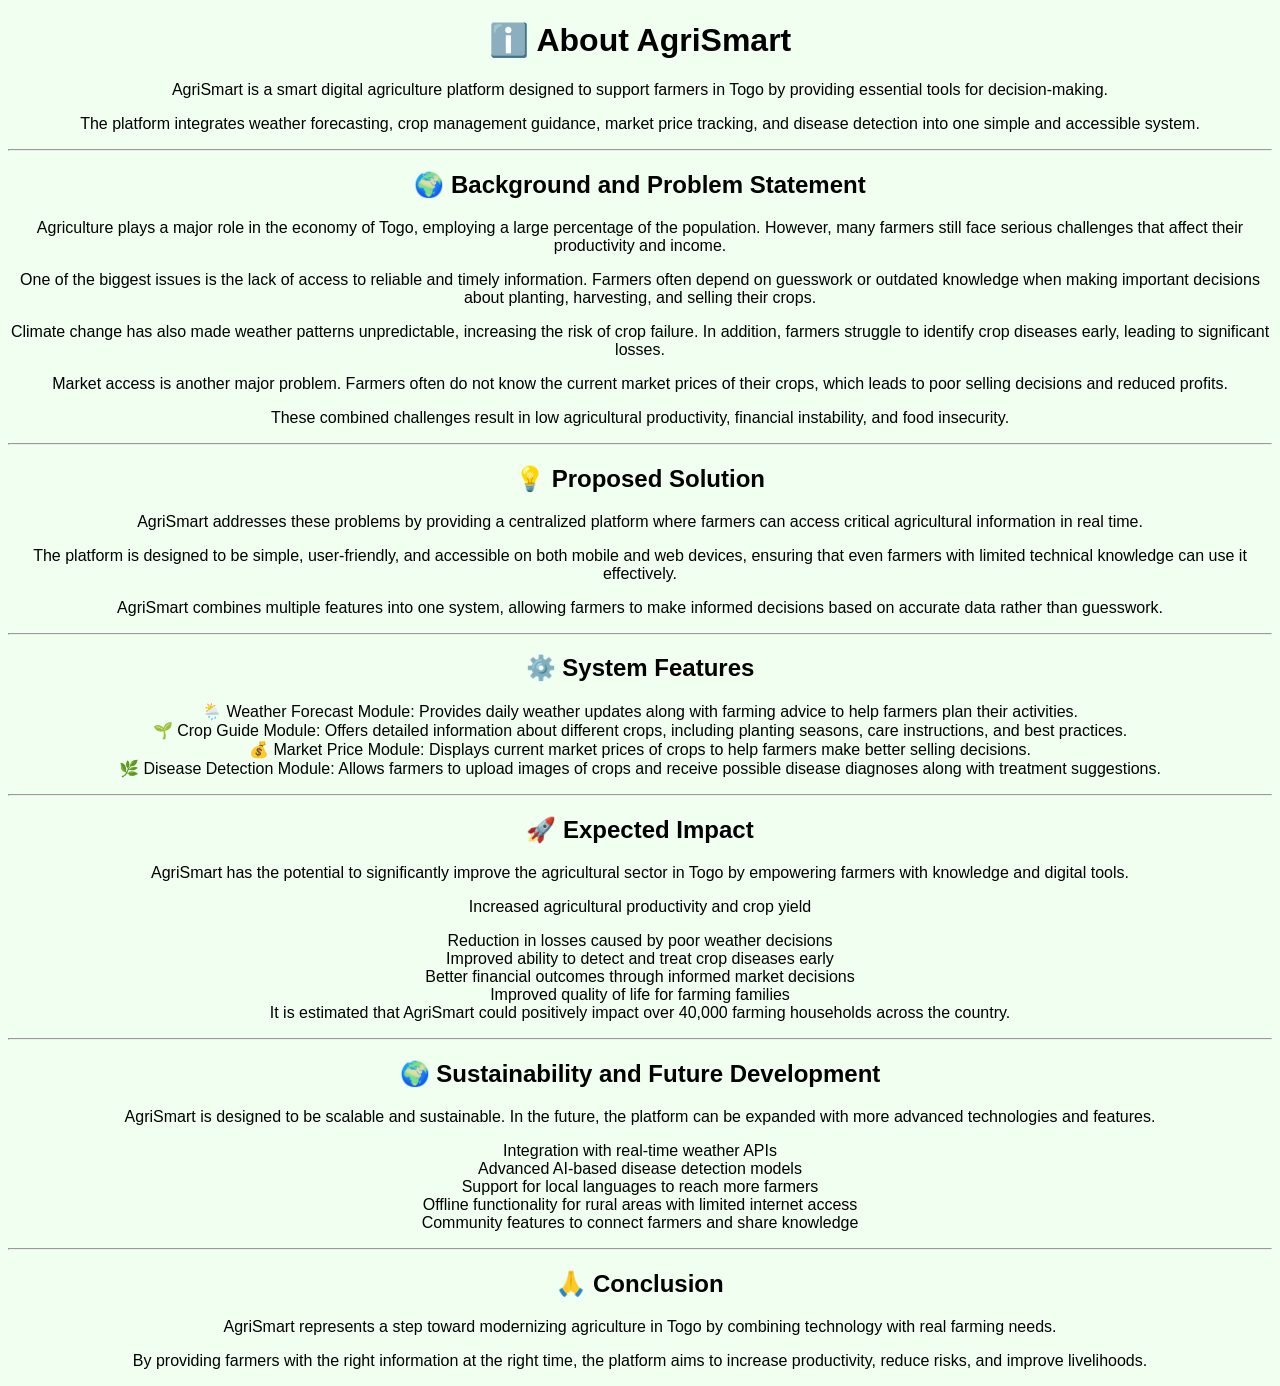
==== TCR/AgricSmart_version_aimé/about.html @ 5edb6abf "Add files via upload" ====
<!DOCTYPE html>
<html lang="en">
<head>
    <meta charset="UTF-8">
    <title>About AgriSmart</title>
    <link rel="stylesheet" href="style.css">
</head>
<body>

<h1 id="aboutTitle">ℹ️About AgriSmart</h1>
<p id="aboutText1">
AgriSmart is a smart digital agriculture platform designed to support farmers in Togo by providing essential tools for decision-making. 
The platform integrates weather forecasting, crop management guidance, market price tracking, and disease detection into one simple and accessible system.
</p>

<p id="aboutText2">
The goal of AgriSmart is to bridge the gap between traditional farming practices and modern technology, helping farmers increase productivity, reduce risks, and improve their overall livelihood.
</p>

<hr>

<h2 id="backgroundTitle">🌍Background and Problem Statement</h2>
<p id="backgroundText1">
Agriculture plays a major role in the economy of Togo, employing a large percentage of the population. 
However, many farmers still face serious challenges that affect their productivity and income.
</p>

<p id="backgroundText2">
One of the biggest issues is the lack of access to reliable and timely information. Farmers often depend on guesswork or outdated knowledge when making important decisions about planting, harvesting, and selling their crops.
</p>

<p id="backgroundText3">
Climate change has also made weather patterns unpredictable, increasing the risk of crop failure. 
In addition, farmers struggle to identify crop diseases early, leading to significant losses.
</p>

<p id="backgroundText4">
Market access is another major problem. Farmers often do not know the current market prices of their crops, which leads to poor selling decisions and reduced profits.
</p>

<p id="backgroundText5">
These combined challenges result in low agricultural productivity, financial instability, and food insecurity.
</p>

<hr>

<h2 id="solutionTitle">💡Proposed Solution</h2>

<p id="solutionText1">
AgriSmart addresses these problems by providing a centralized platform where farmers can access critical agricultural information in real time.
</p>

<p id="solutionText2">
The platform is designed to be simple, user-friendly, and accessible on both mobile and web devices, ensuring that even farmers with limited technical knowledge can use it effectively.
</p>

<p id="solutionText3">
AgriSmart combines multiple features into one system, allowing farmers to make informed decisions based on accurate data rather than guesswork.
</p>

<hr>

<h2 id="featuresTitle">⚙️ System Features</h2>

<ul>
    <li id="feature1"><b>🌦️ Weather Forecast Module:</b> Provides daily weather updates along with farming advice to help farmers plan their activities.</li>

    <li id="feature2"><b>🌱 Crop Guide Module:</b> Offers detailed information about different crops, including planting seasons, care instructions, and best practices.</li>

    <li id="feature3"><b>💰 Market Price Module:</b> Displays current market prices of crops to help farmers make better selling decisions.</li>

    <li id="feature4"><b>🌿 Disease Detection Module:</b> Allows farmers to upload images of crops and receive possible disease diagnoses along with treatment suggestions.</li>
</ul>
<hr>

<h2 id="impactTitle">🚀Expected Impact</h2>

<p id="impactText1">
AgriSmart has the potential to significantly improve the agricultural sector in Togo by empowering farmers with knowledge and digital tools.
</p>

<p id="impactText2">
The expected benefits include:
</p>

<ul>
<li id="impactText3">Increased agricultural productivity and crop yield</li>
<li id="impactText4">Reduction in losses caused by poor weather decisions</li>
<li id="impactText5">Improved ability to detect and treat crop diseases early</li>
<li id="impactText6">Better financial outcomes through informed market decisions</li>
<li id="impactText7">Improved quality of life for farming families</li>
</ul>

<hr>

<h2 id="sustainabilityTitle">🌍 Sustainability and Future Development</h2>

<p id="sustainabilityText1">
AgriSmart is designed to be scalable and sustainable. In the future, the platform can be expanded with more advanced technologies and features.
</p>

<ul>
<li id="sustainabilityText2">Integration with real-time weather APIs</li>
<li id="sustainabilityText3">Advanced AI-based disease detection models</li>
<li id="sustainabilityText4">Support for local languages to reach more farmers</li>
<li id="sustainabilityText5">Offline functionality for rural areas with limited internet access</li>
<li id="sustainabilityText6">Community features to connect farmers and share knowledge</li>
</ul>

<hr>

<h2 id="conclusionTitle">🙏 Conclusion</h2>

<p id="conclusionText1">
AgriSmart represents a step toward modernizing agriculture in Togo by combining technology with real farming needs. 
By providing farmers with the right information at the right time, the platform aims to increase productivity, reduce risks, and improve livelihoods.
</p>

<p id="conclusionText2">
This project demonstrates how simple technological solutions can create meaningful impact in developing communities.
</p>
<script src="script.js"></script>

</body>
</html>
---- TCR/AgricSmart_version_aimé/style.css ----
body {
    font-family: Arial;
    text-align: center;
    background: #f0fff0;
}

.top-bar {
    text-align: right;
    padding: 10px;
}

button {
    margin: 5px;
    padding: 8px;
}

.menu a {
    display: block;
    margin: 15px;
    padding: 15px;
    background: green;
    color: white;
    text-decoration: none;
    border-radius: 10px;
    width: 200px;
    margin-left: auto;
    margin-right: auto;
}

.card {
    display: block;
    margin: 15px auto;
    padding: 20px;
    background: linear-gradient(135deg, #2ecc71, #27ae60);
    color: white;
    text-decoration: none;
    border-radius: 15px;
    width: 250px;
    font-size: 18px;
    font-weight: bold;
    transition: 0.3s;
}

.card:hover {
    transform: scale(1.05);
}

.weather-box, .advice-box {
    background: white;
    margin: 20px auto;
    padding: 20px;
    width: 300px;
    border-radius: 10px;
    box-shadow: 0px 0px 10px #ccc;
}

ul {
    list-style: none;
    padding: 0;
}

.crop-card {
    background: white;
    margin: 15px auto;
    padding: 15px;
    width: 300px;
    border-radius: 10px;
    box-shadow: 0px 0px 10px #ccc;
}

.price-card {
    background: white;
    margin: 15px auto;
    padding: 15px;
    width: 300px;
    border-radius: 10px;
    box-shadow: 0px 0px 10px #ccc;
}

#preview {
    margin-top: 10px;
    border-radius: 10px;
}

#result {
    margin-top: 20px;
    padding: 15px;
    background: #f9fff9;
    border-left: 5px solid green;
    border-radius: 10px;
}

/* SLIDER */

.slider{
    width:90%;
    max-width:1000px;
    height:400px;
    margin:30px auto;
    overflow:hidden;
    border-radius:20px;
    box-shadow:0 10px 25px rgba(0,0,0,0.2);
}

.slides{
    display:flex;
    width:600%;
    height:100%;
    animation:slide 24s infinite;
}

.slides img{
    width:16.6667%;
    height:100%;
    object-fit:cover;
}

@keyframes slide{

    0%,12%{
        transform:translateX(0%);
    }

    16%,28%{
        transform:translateX(-16.6667%);
    }

    32%,44%{
        transform:translateX(-33.3334%);
    }

    48%,60%{
        transform:translateX(-50%);
    }

    64%,76%{
        transform:translateX(-66.6667%);
    }

    80%,92%{
        transform:translateX(-83.3334%);
    }

    100%{
        transform:translateX(0%);
    }
}


.language-switcher{
    width:max-content;
    margin:20px auto;
    background:white;
    padding:6px;
    border-radius:50px;
    box-shadow:0 5px 20px rgba(0,0,0,0.12);
}

.lang-btn{
    border:none;
    background:transparent;
    padding:12px 25px;
    border-radius:40px;
    cursor:pointer;
    font-weight:600;
    transition:0.3s;
}

.lang-btn.active{
    background:linear-gradient(135deg,#2e7d32,#4caf50);
    color:white;
}
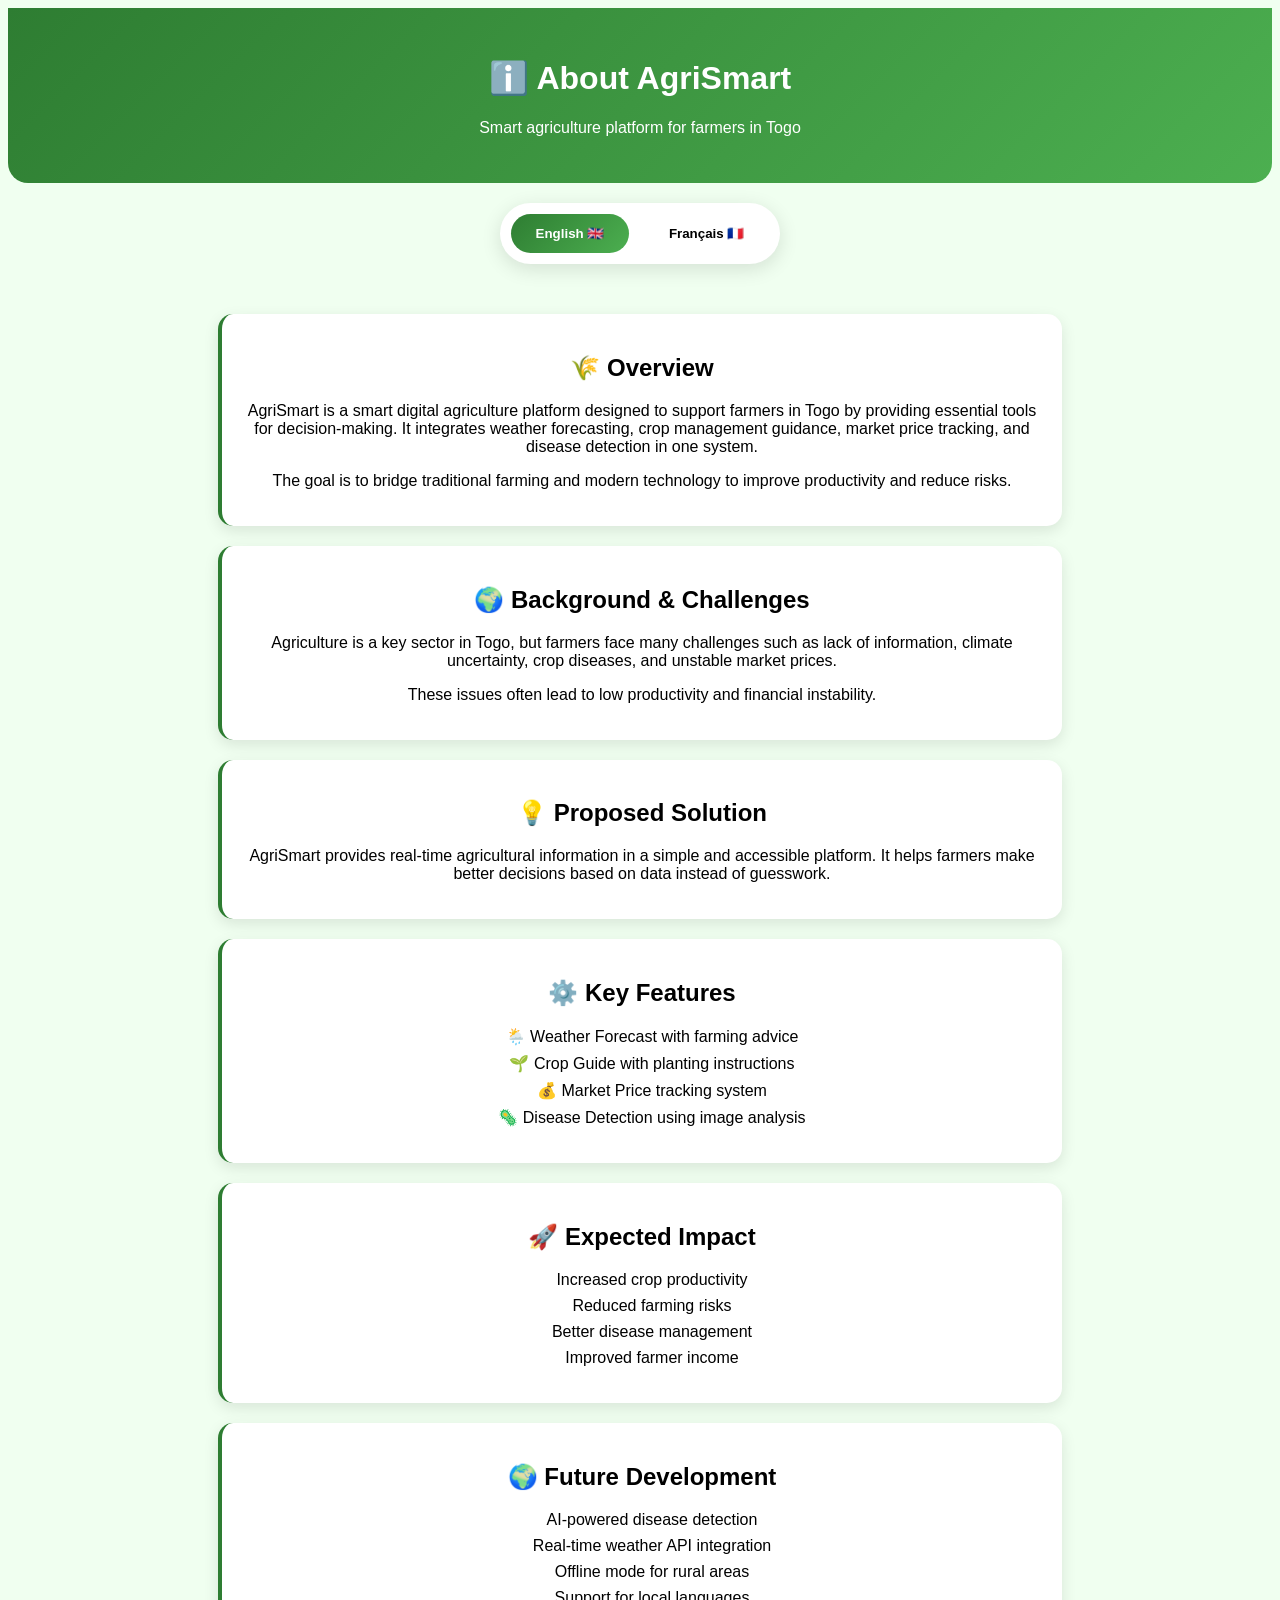
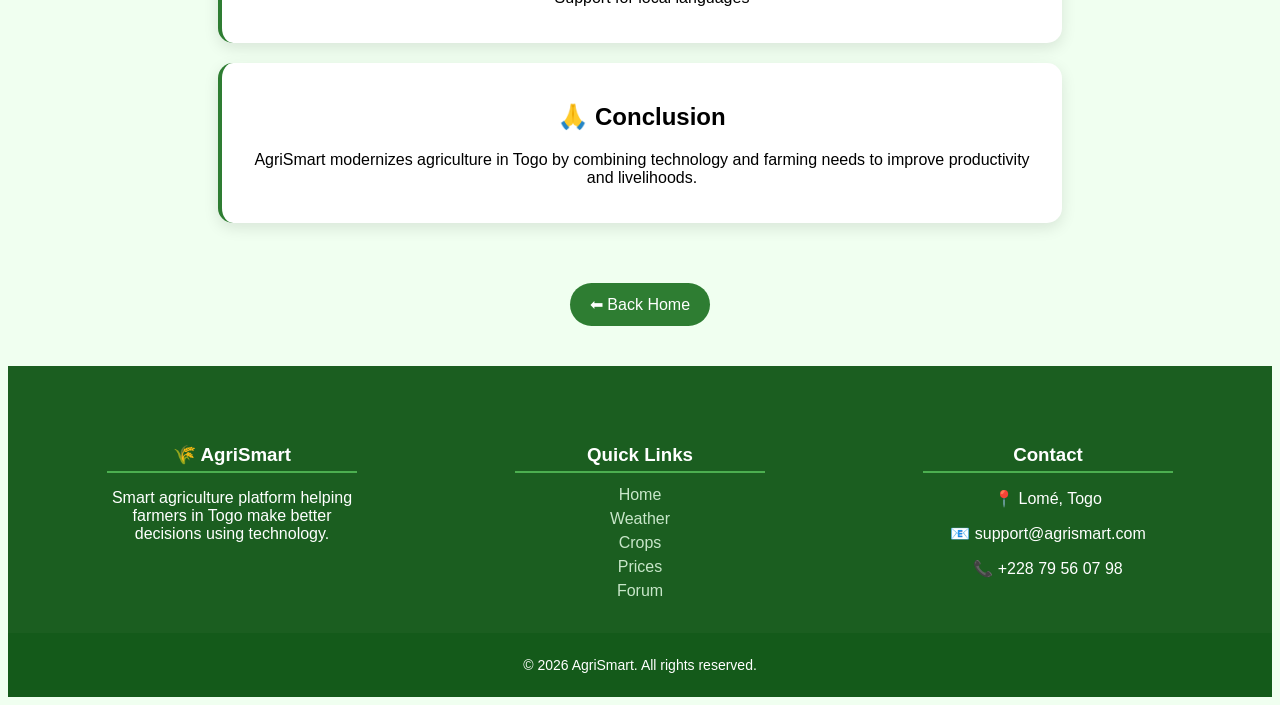
==== commit 7a71b4fb: "Add files via upload" ====
--- a/TCR/AgricSmart_version_aimé/about.html
+++ b/TCR/AgricSmart_version_aimé/about.html
@@ -2,124 +2,135 @@
 <html lang="en">
 <head>
     <meta charset="UTF-8">
+    <meta name="viewport" content="width=device-width, initial-scale=1.0">
     <title>About AgriSmart</title>
-    <link rel="stylesheet" href="style.css">
+  <link rel="stylesheet" href="assets/css/style.css">
+
 </head>
 <body>
 
-<h1 id="aboutTitle">ℹ️About AgriSmart</h1>
-<p id="aboutText1">
-AgriSmart is a smart digital agriculture platform designed to support farmers in Togo by providing essential tools for decision-making. 
-The platform integrates weather forecasting, crop management guidance, market price tracking, and disease detection into one simple and accessible system.
-</p>
+<!-- HEADER AGRISMART -->
+<header class="page-header">
+    <h1 id="aboutTitle">ℹ️ About AgriSmart</h1>
+    <p>Smart agriculture platform for farmers in Togo</p>
+</header>
 
-<p id="aboutText2">
-The goal of AgriSmart is to bridge the gap between traditional farming practices and modern technology, helping farmers increase productivity, reduce risks, and improve their overall livelihood.
-</p>
+<!-- LANGUAGE SWITCH -->
+<div class="language-switcher">
+    <button class="lang-btn active" data-lang="en" onclick="setLanguage('en')">English 🇬🇧</button>
+    <button class="lang-btn" data-lang="fr" onclick="setLanguage('fr')">Français 🇫🇷</button>
+</div>
 
-<hr>
+<!-- CONTENT CONTAINER -->
+<div class="about-container">
 
-<h2 id="backgroundTitle">🌍Background and Problem Statement</h2>
-<p id="backgroundText1">
-Agriculture plays a major role in the economy of Togo, employing a large percentage of the population. 
-However, many farmers still face serious challenges that affect their productivity and income.
-</p>
+    <div class="about-card">
+        <h2>🌾 Overview</h2>
+        <p>
+            AgriSmart is a smart digital agriculture platform designed to support farmers in Togo by providing essential tools for decision-making. 
+            It integrates weather forecasting, crop management guidance, market price tracking, and disease detection in one system.
+        </p>
+        <p>
+            The goal is to bridge traditional farming and modern technology to improve productivity and reduce risks.
+        </p>
+    </div>
 
-<p id="backgroundText2">
-One of the biggest issues is the lack of access to reliable and timely information. Farmers often depend on guesswork or outdated knowledge when making important decisions about planting, harvesting, and selling their crops.
-</p>
+    <div class="about-card">
+        <h2>🌍 Background & Challenges</h2>
+        <p>
+            Agriculture is a key sector in Togo, but farmers face many challenges such as lack of information, climate uncertainty, crop diseases, and unstable market prices.
+        </p>
+        <p>
+            These issues often lead to low productivity and financial instability.
+        </p>
+    </div>
 
-<p id="backgroundText3">
-Climate change has also made weather patterns unpredictable, increasing the risk of crop failure. 
-In addition, farmers struggle to identify crop diseases early, leading to significant losses.
-</p>
+    <div class="about-card">
+        <h2>💡 Proposed Solution</h2>
+        <p>
+            AgriSmart provides real-time agricultural information in a simple and accessible platform.
+            It helps farmers make better decisions based on data instead of guesswork.
+        </p>
+    </div>
 
-<p id="backgroundText4">
-Market access is another major problem. Farmers often do not know the current market prices of their crops, which leads to poor selling decisions and reduced profits.
-</p>
+    <div class="about-card">
+        <h2>⚙️ Key Features</h2>
+        <ul>
+            <li>🌦️ Weather Forecast with farming advice</li>
+            <li>🌱 Crop Guide with planting instructions</li>
+            <li>💰 Market Price tracking system</li>
+            <li>🦠 Disease Detection using image analysis</li>
+        </ul>
+    </div>
 
-<p id="backgroundText5">
-These combined challenges result in low agricultural productivity, financial instability, and food insecurity.
-</p>
+    <div class="about-card">
+        <h2>🚀 Expected Impact</h2>
+        <ul>
+            <li>Increased crop productivity</li>
+            <li>Reduced farming risks</li>
+            <li>Better disease management</li>
+            <li>Improved farmer income</li>
+        </ul>
+    </div>
 
-<hr>
+    <div class="about-card">
+        <h2>🌍 Future Development</h2>
+        <ul>
+            <li>AI-powered disease detection</li>
+            <li>Real-time weather API integration</li>
+            <li>Offline mode for rural areas</li>
+            <li>Support for local languages</li>
+        </ul>
+    </div>
 
-<h2 id="solutionTitle">💡Proposed Solution</h2>
+    <div class="about-card">
+        <h2>🙏 Conclusion</h2>
+        <p>
+            AgriSmart modernizes agriculture in Togo by combining technology and farming needs to improve productivity and livelihoods.
+        </p>
+    </div>
 
-<p id="solutionText1">
-AgriSmart addresses these problems by providing a centralized platform where farmers can access critical agricultural information in real time.
-</p>
+</div>
 
-<p id="solutionText2">
-The platform is designed to be simple, user-friendly, and accessible on both mobile and web devices, ensuring that even farmers with limited technical knowledge can use it effectively.
-</p>
 
-<p id="solutionText3">
-AgriSmart combines multiple features into one system, allowing farmers to make informed decisions based on accurate data rather than guesswork.
-</p>
 
-<hr>
+<script src="/assetsscript.js"></script>
 
-<h2 id="featuresTitle">⚙️ System Features</h2>
+<!-- BACK HOME -->
+<div class="back-container">
+    <a href="index.html" class="back-btn">⬅ Back Home</a>
+</div>
 
-<ul>
-    <li id="feature1"><b>🌦️ Weather Forecast Module:</b> Provides daily weather updates along with farming advice to help farmers plan their activities.</li>
+<footer class="footer">
+    <div class="footer-container">
 
-    <li id="feature2"><b>🌱 Crop Guide Module:</b> Offers detailed information about different crops, including planting seasons, care instructions, and best practices.</li>
+        <div class="footer-box">
+            <h3>🌾 AgriSmart</h3>
+            <p>Smart agriculture platform helping farmers in Togo make better decisions using technology.</p>
+        </div>
 
-    <li id="feature3"><b>💰 Market Price Module:</b> Displays current market prices of crops to help farmers make better selling decisions.</li>
+        <div class="footer-box">
+            <h3>Quick Links</h3>
+            <a href="index.html">Home</a><br>
+            <a href="weather.html">Weather</a><br>
+            <a href="crop.html">Crops</a><br>
+            <a href="prices.html">Prices</a><br>
+            <a href="forum.html">Forum</a>
+        </div>
 
-    <li id="feature4"><b>🌿 Disease Detection Module:</b> Allows farmers to upload images of crops and receive possible disease diagnoses along with treatment suggestions.</li>
-</ul>
-<hr>
+        <div class="footer-box">
+            <h3>Contact</h3>
+            <p>📍 Lomé, Togo</p>
+            <p>📧 support@agrismart.com</p>
+            <p>📞 +228 79 56 07 98</p>
+        </div>
 
-<h2 id="impactTitle">🚀Expected Impact</h2>
+    </div>
 
-<p id="impactText1">
-AgriSmart has the potential to significantly improve the agricultural sector in Togo by empowering farmers with knowledge and digital tools.
-</p>
-
-<p id="impactText2">
-The expected benefits include:
-</p>
-
-<ul>
-<li id="impactText3">Increased agricultural productivity and crop yield</li>
-<li id="impactText4">Reduction in losses caused by poor weather decisions</li>
-<li id="impactText5">Improved ability to detect and treat crop diseases early</li>
-<li id="impactText6">Better financial outcomes through informed market decisions</li>
-<li id="impactText7">Improved quality of life for farming families</li>
-</ul>
-
-<hr>
-
-<h2 id="sustainabilityTitle">🌍 Sustainability and Future Development</h2>
-
-<p id="sustainabilityText1">
-AgriSmart is designed to be scalable and sustainable. In the future, the platform can be expanded with more advanced technologies and features.
-</p>
-
-<ul>
-<li id="sustainabilityText2">Integration with real-time weather APIs</li>
-<li id="sustainabilityText3">Advanced AI-based disease detection models</li>
-<li id="sustainabilityText4">Support for local languages to reach more farmers</li>
-<li id="sustainabilityText5">Offline functionality for rural areas with limited internet access</li>
-<li id="sustainabilityText6">Community features to connect farmers and share knowledge</li>
-</ul>
-
-<hr>
-
-<h2 id="conclusionTitle">🙏 Conclusion</h2>
-
-<p id="conclusionText1">
-AgriSmart represents a step toward modernizing agriculture in Togo by combining technology with real farming needs. 
-By providing farmers with the right information at the right time, the platform aims to increase productivity, reduce risks, and improve livelihoods.
-</p>
-
-<p id="conclusionText2">
-This project demonstrates how simple technological solutions can create meaningful impact in developing communities.
-</p>
-<script src="script.js"></script>
+    <div class="footer-bottom">
+        <p>© 2026 AgriSmart. All rights reserved.</p>
+    </div>
+</footer>
 
 </body>
 </html>
--- a/TCR/AgricSmart_version_aimé/assets/css/style.css
+++ b/TCR/AgricSmart_version_aimé/assets/css/style.css
@@ -0,0 +1,735 @@
+body {
+    font-family: Arial;
+    text-align: center;
+    background: #f0fff0;
+}
+
+.top-bar {
+    text-align: right;
+    padding: 10px;
+}
+
+button {
+    margin: 5px;
+    padding: 8px;
+}
+
+.menu a {
+    display: block;
+    margin: 15px;
+    padding: 15px;
+    background: green;
+    color: white;
+    text-decoration: none;
+    border-radius: 10px;
+    width: 200px;
+    margin-left: auto;
+    margin-right: auto;
+}
+
+.card {
+    display: block;
+    margin: 15px auto;
+    padding: 20px;
+    background: linear-gradient(135deg, #2ecc71, #27ae60);
+    color: white;
+    text-decoration: none;
+    border-radius: 15px;
+    width: 250px;
+    font-size: 18px;
+    font-weight: bold;
+    transition: 0.3s;
+}
+
+.card:hover {
+    transform: scale(1.05);
+}
+
+.weather-box, .advice-box {
+    background: white;
+    margin: 20px auto;
+    padding: 20px;
+    width: 300px;
+    border-radius: 10px;
+    box-shadow: 0px 0px 10px #ccc;
+}
+
+ul {
+    list-style: none;
+    padding: 0;
+}
+
+.card-box {
+    background: white;
+    margin: 15px auto;
+    padding: 15px;
+    width: 300px;
+    border-radius: 10px;
+    box-shadow: 0px 0px 10px #ccc;
+}
+
+
+#preview {
+    margin-top: 10px;
+    border-radius: 10px;
+}
+
+#result {
+    margin-top: 20px;
+    padding: 15px;
+    background: #f9fff9;
+    border-left: 5px solid green;
+    border-radius: 10px;
+}
+
+/* SLIDER */
+
+.slider{
+    width:90%;
+    max-width:1000px;
+    height:400px;
+    margin:30px auto;
+    overflow:hidden;
+    border-radius:20px;
+    box-shadow:0 10px 25px rgba(0,0,0,0.2);
+}
+
+.slides{
+    display:flex;
+    width:600%;
+    height:100%;
+    animation:slide 24s infinite;
+}
+
+.slides img{
+    width:16.6667%;
+    height:100%;
+    object-fit:cover;
+}
+
+@keyframes slide{
+
+    0%,12%{
+        transform:translateX(0%);
+    }
+
+    16%,28%{
+        transform:translateX(-16.6667%);
+    }
+
+    32%,44%{
+        transform:translateX(-33.3334%);
+    }
+
+    48%,60%{
+        transform:translateX(-50%);
+    }
+
+    64%,76%{
+        transform:translateX(-66.6667%);
+    }
+
+    80%,92%{
+        transform:translateX(-83.3334%);
+    }
+
+    100%{
+        transform:translateX(0%);
+    }
+}
+
+
+.language-switcher{
+    width:max-content;
+    margin:20px auto;
+    background:white;
+    padding:6px;
+    border-radius:50px;
+    box-shadow:0 5px 20px rgba(0,0,0,0.12);
+}
+
+.lang-btn{
+    border:none;
+    background:transparent;
+    padding:12px 25px;
+    border-radius:40px;
+    cursor:pointer;
+    font-weight:600;
+    transition:0.3s;
+}
+
+.lang-btn.active{
+    background:linear-gradient(135deg,#2e7d32,#4caf50);
+    color:white;
+}
+
+
+.contact-header {
+    text-align: center;
+    padding: 30px;
+    background: #2e7d32;
+    color: white;
+}
+
+.contact-container {
+    display: flex;
+    flex-wrap: wrap;
+    justify-content: center;
+    gap: 30px;
+    padding: 40px;
+}
+
+.contact-form {
+    width: 350px;
+    display: flex;
+    flex-direction: column;
+    gap: 10px;
+    background: #f5f5f5;
+    padding: 20px;
+    border-radius: 10px;
+}
+
+.contact-form input,
+.contact-form textarea {
+    padding: 10px;
+    border: 1px solid #ccc;
+    border-radius: 5px;
+}
+
+.contact-form button {
+    background: #2e7d32;
+    color: white;
+    padding: 10px;
+    border: none;
+    cursor: pointer;
+    margin-top: 10px;
+    border-radius: 5px;
+}
+
+.contact-form button:hover {
+    background: #1b5e20;
+}
+
+.contact-info {
+    width: 300px;
+    padding: 20px;
+    background: white;
+    border-left: 4px solid #2e7d32;
+}
+
+.calc-header {
+    text-align: center;
+    background: #2e7d32;
+    color: white;
+    padding: 25px;
+}
+
+.calc-container {
+    width: 320px;
+    margin: 40px auto;
+    padding: 20px;
+    background: #f5f5f5;
+    border-radius: 10px;
+    display: flex;
+    flex-direction: column;
+    gap: 10px;
+}
+
+.calc-container input {
+    padding: 10px;
+    border: 1px solid #ccc;
+    border-radius: 5px;
+}
+
+.calc-container button {
+    background: #2e7d32;
+    color: white;
+    padding: 10px;
+    border: none;
+    cursor: pointer;
+    border-radius: 5px;
+}
+
+.calc-container button:hover {
+    background: #1b5e20;
+}
+
+.result {
+    margin-top: 15px;
+    padding: 10px;
+    background: white;
+    border-left: 4px solid #2e7d32;
+}
+
+
+.forum-header {
+    text-align: center;
+    background: #2e7d32;
+    color: white;
+    padding: 25px;
+}
+
+.forum-container {
+    display: flex;
+    flex-direction: column;
+    align-items: center;
+    padding: 20px;
+    gap: 20px;
+}
+
+.post-box {
+    width: 350px;
+    background: #f5f5f5;
+    padding: 15px;
+    border-radius: 10px;
+    display: flex;
+    flex-direction: column;
+    gap: 10px;
+}
+
+.post-box input,
+.post-box textarea {
+    padding: 10px;
+    border-radius: 5px;
+    border: 1px solid #ccc;
+}
+
+.post-box textarea {
+    height: 100px;
+    resize: none;
+}
+
+.post-box button {
+    background: #2e7d32;
+    color: white;
+    padding: 10px;
+    border: none;
+    cursor: pointer;
+    border-radius: 5px;
+}
+
+.posts {
+    width: 350px;
+    display: flex;
+    flex-direction: column;
+    gap: 10px;
+}
+
+.post {
+    background: white;
+    padding: 10px;
+    border-left: 4px solid #2e7d32;
+    border-radius: 5px;
+}
+
+
+/* PAGE HEADER STYLE GLOBAL AGRISMART */
+.page-header {
+    text-align: center;
+    background: linear-gradient(135deg, #2e7d32, #4caf50);
+    color: white;
+    padding: 30px 15px;
+    border-radius: 0 0 20px 20px;
+}
+
+/* SEARCH BOX STYLE */
+.search-box {
+    text-align: center;
+    margin: 20px;
+}
+
+.search-box input {
+    width: 320px;
+    max-width: 90%;
+    padding: 12px;
+    border-radius: 25px;
+    border: 1px solid #ccc;
+    outline: none;
+    text-align: center;
+    font-size: 16px;
+    box-shadow: 0 3px 10px rgba(0,0,0,0.1);
+}
+
+/* CARDS LAYOUT */
+.card-container {
+    display: flex;
+    flex-wrap: wrap;
+    justify-content: center;
+    gap: 20px;
+    padding: 20px;
+}
+
+/* CROPS CARD (MODERN AGRISMART STYLE) */
+.crop-card {
+    background: white;
+    width: 260px;
+    padding: 18px;
+    border-radius: 15px;
+    box-shadow: 0 5px 15px rgba(0,0,0,0.1);
+    transition: 0.3s;
+    border-top: 4px solid #2e7d32;
+}
+
+.crop-card:hover {
+    transform: translateY(-5px);
+}
+
+/* BACK BUTTON */
+.back-container {
+    text-align: center;
+    margin: 30px;
+}
+
+.back-btn {
+    display: inline-block;
+    padding: 12px 20px;
+    background: #2e7d32;
+    color: white;
+    text-decoration: none;
+    border-radius: 25px;
+    transition: 0.3s;
+}
+
+.back-btn:hover {
+    background: #1b5e20;
+}
+
+
+/* HEADER GLOBAL AGRISMART */
+.page-header {
+    text-align: center;
+    background: linear-gradient(135deg, #2e7d32, #4caf50);
+    color: white;
+    padding: 30px 15px;
+    border-radius: 0 0 20px 20px;
+}
+
+/* UPLOAD CONTAINER */
+.upload-container {
+    text-align: center;
+    margin: 30px auto;
+    max-width: 400px;
+    padding: 20px;
+    background: #f9fff9;
+    border-radius: 15px;
+    box-shadow: 0 5px 15px rgba(0,0,0,0.1);
+}
+
+/* UPLOAD BUTTON */
+.upload-btn {
+    display: inline-block;
+    background: #2e7d32;
+    color: white;
+    padding: 12px 20px;
+    border-radius: 25px;
+    cursor: pointer;
+    transition: 0.3s;
+}
+
+.upload-btn:hover {
+    background: #1b5e20;
+}
+
+/* FILE TEXT */
+#fileText {
+    margin-top: 10px;
+    font-size: 14px;
+    color: #555;
+}
+
+/* IMAGE PREVIEW */
+.preview-box {
+    margin: 20px auto;
+}
+
+#preview {
+    border-radius: 10px;
+    box-shadow: 0 4px 10px rgba(0,0,0,0.2);
+}
+
+/* ANALYZE BUTTON */
+#analyzeBtn {
+    background: linear-gradient(135deg, #2e7d32, #4caf50);
+    color: white;
+    padding: 12px 20px;
+    border: none;
+    border-radius: 25px;
+    cursor: pointer;
+    margin-top: 15px;
+    transition: 0.3s;
+}
+
+#analyzeBtn:hover {
+    transform: scale(1.05);
+}
+
+/* RESULT BOX */
+#result {
+    margin-top: 20px;
+    padding: 15px;
+    background: white;
+    border-left: 4px solid #2e7d32;
+    border-radius: 10px;
+}
+
+/* BACK BUTTON */
+.back-container {
+    text-align: center;
+    margin: 30px;
+}
+
+.back-btn {
+    display: inline-block;
+    padding: 12px 20px;
+    background: #2e7d32;
+    color: white;
+    text-decoration: none;
+    border-radius: 25px;
+    transition: 0.3s;
+}
+
+.back-btn:hover {
+    background: #1b5e20;
+}
+
+
+/* HEADER GLOBAL AGRISMART */
+.page-header {
+    text-align: center;
+    background: linear-gradient(135deg, #2e7d32, #4caf50);
+    color: white;
+    padding: 30px 15px;
+    border-radius: 0 0 20px 20px;
+}
+
+/* WEATHER LAYOUT */
+.weather-container {
+    display: flex;
+    flex-wrap: wrap;
+    justify-content: center;
+    gap: 20px;
+    padding: 20px;
+}
+
+/* BOXES */
+.weather-box,
+.advice-box {
+    background: white;
+    width: 280px;
+    padding: 20px;
+    border-radius: 15px;
+    box-shadow: 0 5px 15px rgba(0,0,0,0.1);
+    border-left: 4px solid #2e7d32;
+    text-align: center;
+}
+
+/* FORECAST SECTION */
+.section-title {
+    text-align: center;
+    margin-top: 20px;
+    color: #2e7d32;
+}
+
+/* FORECAST CARDS */
+.forecast-container {
+    display: flex;
+    justify-content: center;
+    flex-wrap: wrap;
+    gap: 15px;
+    padding: 20px;
+}
+
+.forecast-card {
+    background: white;
+    width: 150px;
+    padding: 15px;
+    border-radius: 15px;
+    text-align: center;
+    cursor: pointer;
+    box-shadow: 0 5px 10px rgba(0,0,0,0.1);
+    transition: 0.3s;
+    border-top: 4px solid #2e7d32;
+}
+
+.forecast-card:hover {
+    transform: translateY(-5px);
+}
+
+/* BACK BUTTON */
+.back-container {
+    text-align: center;
+    margin: 30px;
+}
+
+.back-btn {
+    display: inline-block;
+    padding: 12px 20px;
+    background: #2e7d32;
+    color: white;
+    text-decoration: none;
+    border-radius: 25px;
+    transition: 0.3s;
+}
+
+.back-btn:hover {
+    background: #1b5e20;
+}
+
+
+/* HEADER GLOBAL */
+.page-header {
+    text-align: center;
+    background: linear-gradient(135deg, #2e7d32, #4caf50);
+    color: white;
+    padding: 30px 15px;
+    border-radius: 0 0 20px 20px;
+}
+
+/* ACTION BAR */
+.action-bar {
+    text-align: center;
+    margin: 20px;
+}
+
+.action-bar button {
+    background: #2e7d32;
+    color: white;
+    border: none;
+    padding: 12px 18px;
+    border-radius: 25px;
+    cursor: pointer;
+    transition: 0.3s;
+}
+
+.action-bar button:hover {
+    transform: scale(1.05);
+}
+
+/* GRID */
+.card-container {
+    display: flex;
+    flex-wrap: wrap;
+    justify-content: center;
+    gap: 20px;
+    padding: 20px;
+}
+
+/* PRICE CARD */
+.price-card {
+    background: white;
+    width: 260px;
+    padding: 18px;
+    border-radius: 15px;
+    box-shadow: 0 5px 15px rgba(0,0,0,0.1);
+    text-align: center;
+    border-top: 4px solid #2e7d32;
+    transition: 0.3s;
+}
+
+.price-card:hover {
+    transform: translateY(-5px);
+}
+
+/* HIGHLIGHT CLASS (JS USE) */
+.price-card.low-price {
+    background: #e8f5e9;
+    border-top: 4px solid #1b5e20;
+}
+
+/* BACK BUTTON */
+.back-container {
+    text-align: center;
+    margin: 30px;
+}
+
+.back-btn {
+    display: inline-block;
+    padding: 12px 20px;
+    background: #2e7d32;
+    color: white;
+    text-decoration: none;
+    border-radius: 25px;
+    transition: 0.3s;
+}
+
+.back-btn:hover {
+    background: #1b5e20;
+}
+
+
+/* ABOUT PAGE CONTAINER */
+.about-container {
+    display: flex;
+    flex-direction: column;
+    align-items: center;
+    gap: 20px;
+    padding: 30px;
+}
+
+/* ABOUT CARD */
+.about-card {
+    background: white;
+    width: 80%;
+    max-width: 800px;
+    padding: 20px;
+    border-radius: 15px;
+    box-shadow: 0 5px 15px rgba(0,0,0,0.1);
+    border-left: 4px solid #2e7d32;
+    transition: 0.3s;
+}
+
+.about-card:hover {
+    transform: translateY(-3px);
+}
+
+/* LIST STYLE CLEAN */
+.about-card ul {
+    padding-left: 20px;
+}
+
+.about-card li {
+    margin: 8px 0;
+}
+
+.footer {
+    background: #1b5e20;
+    color: white;
+    margin-top: 40px;
+    padding-top: 30px;
+}
+
+.footer-container {
+    display: flex;
+    flex-wrap: wrap;
+    justify-content: space-around;
+    padding: 20px;
+}
+
+.footer-box {
+    width: 250px;
+    margin: 10px;
+}
+
+.footer-box h3 {
+    margin-bottom: 10px;
+    border-bottom: 2px solid #4caf50;
+    padding-bottom: 5px;
+}
+
+.footer-box a {
+    color: #c8e6c9;
+    text-decoration: none;
+    display: inline-block;
+    margin: 3px 0;
+}
+
+.footer-box a:hover {
+    color: white;
+}
+
+.footer-bottom {
+    text-align: center;
+    padding: 10px;
+    background: #145a1a;
+    font-size: 14px;
+}
